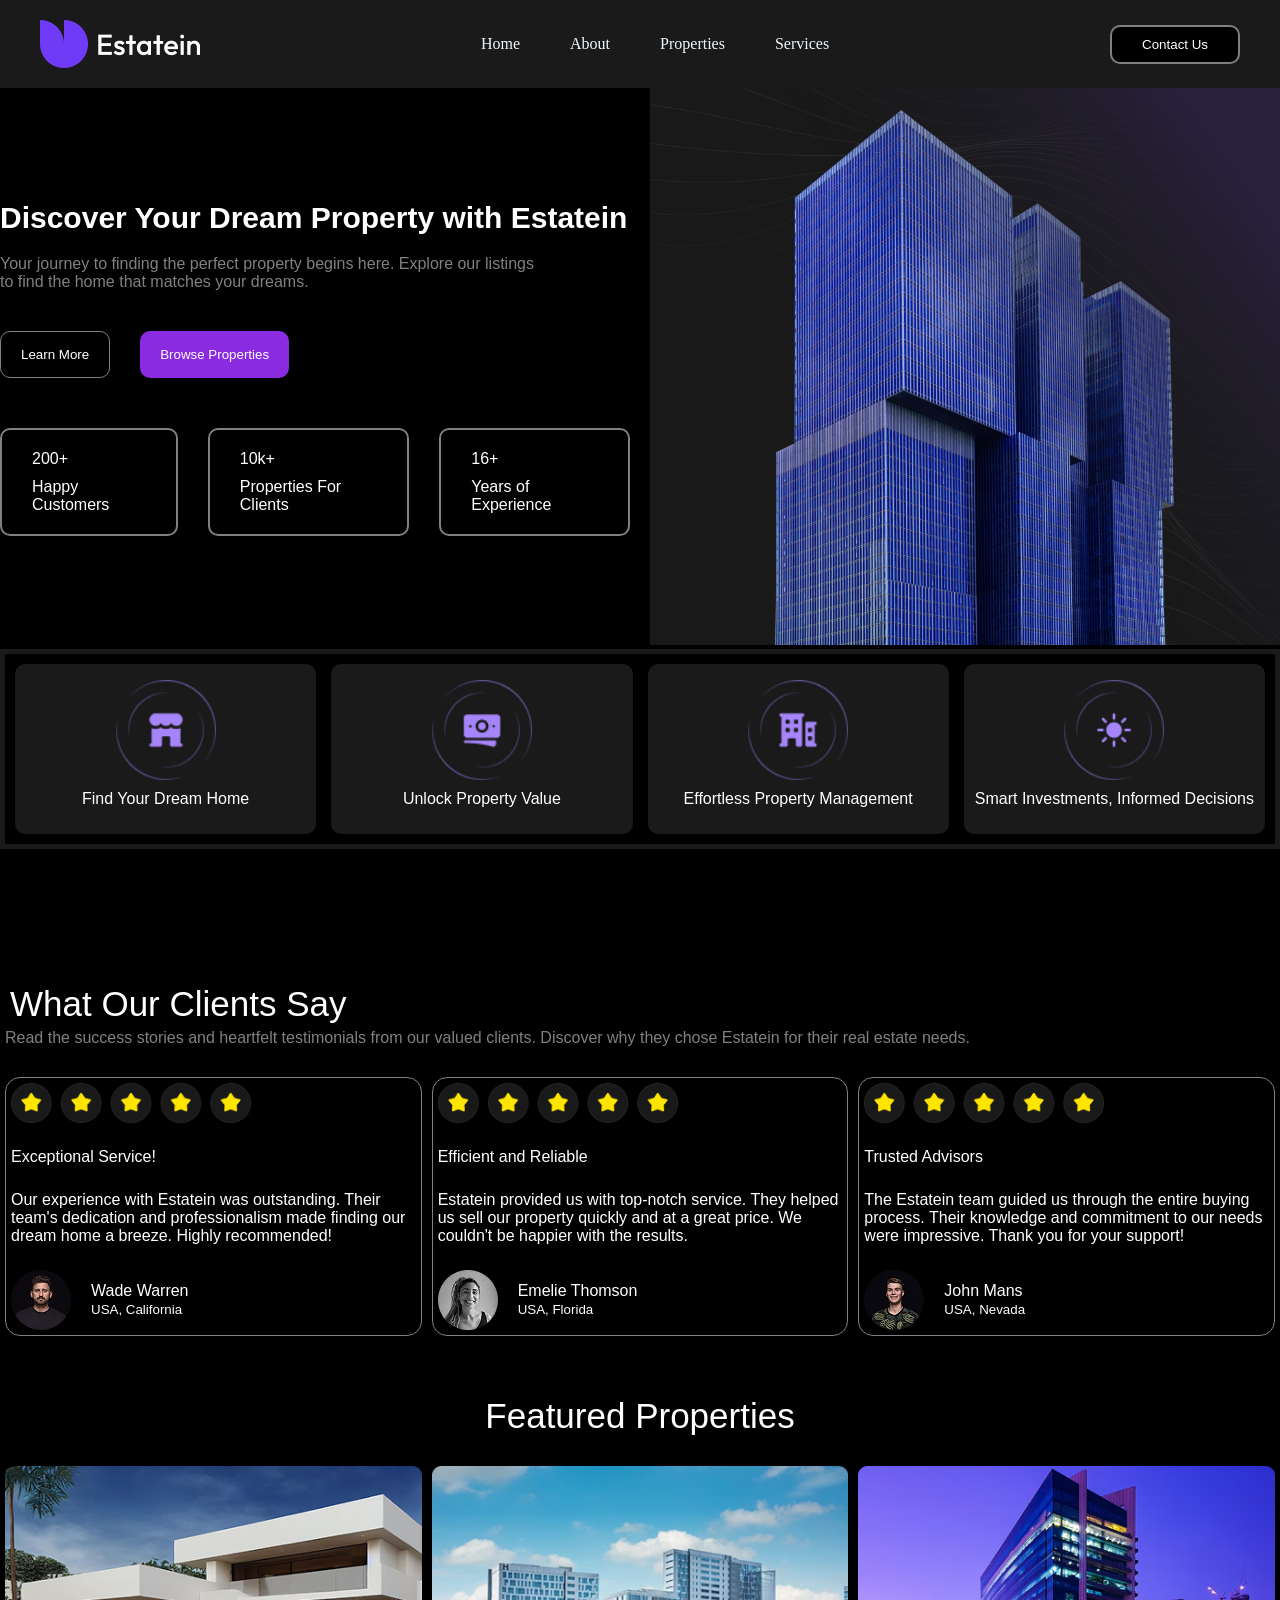
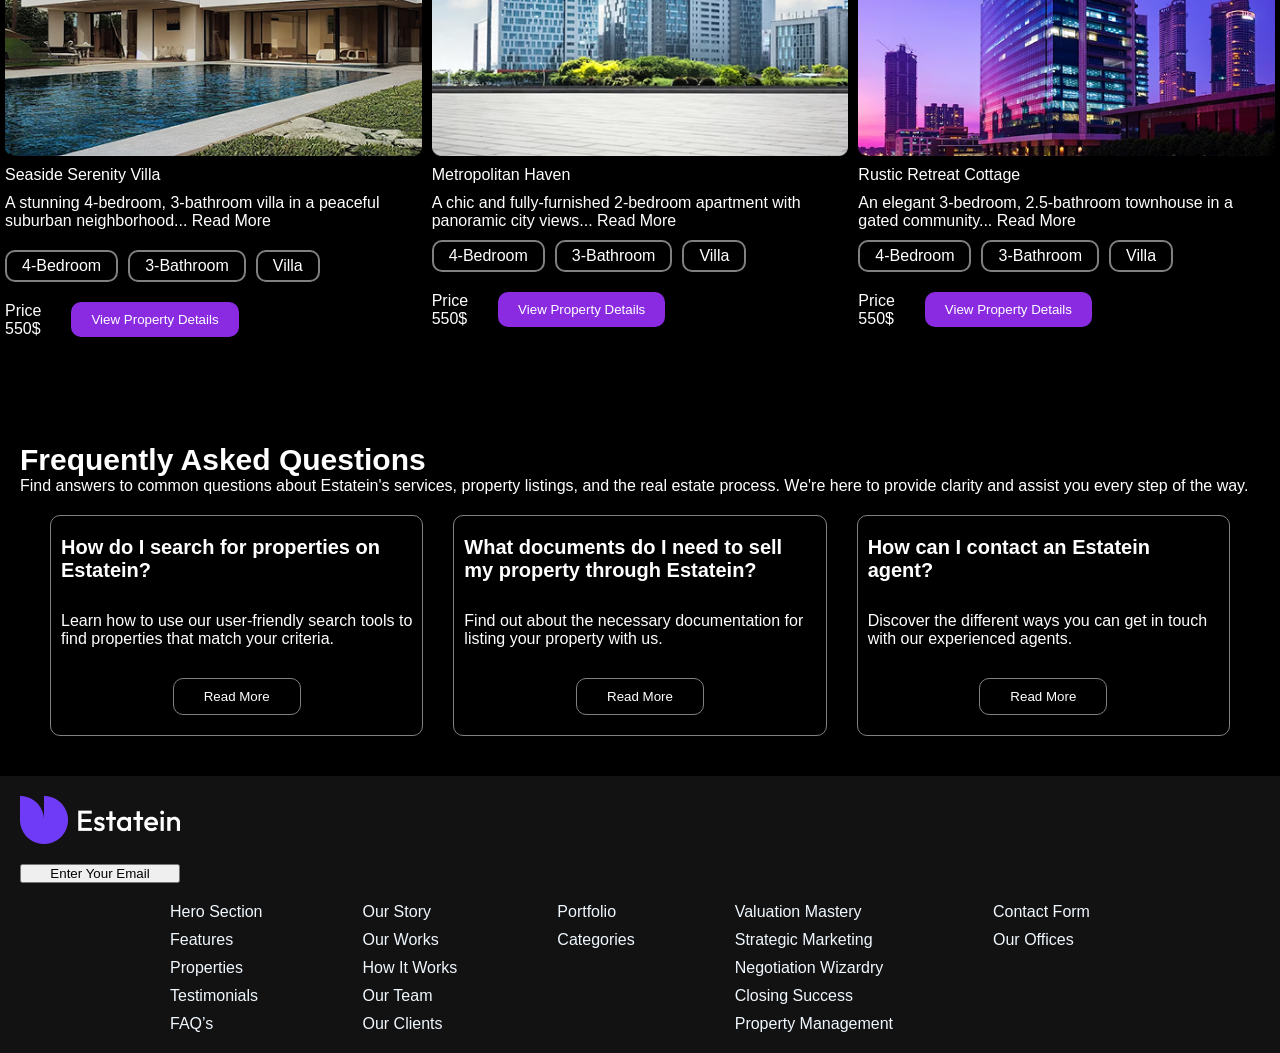
==== index.html @ b796e4f4 "imtihon figma" ====
<!DOCTYPE html>
<html lang="en">
<head>
    
    <meta charset="UTF-8">
    <meta name="viewport" content="width=device-width, initial-scale=1.0">
    <title>Document</title>
    <link rel="stylesheet" href="/style.css">
</head>
<body>
    <header>
        <img src="/assest/Logo (8).png" alt="img">
        <ul>
            <li>Home</li>
            <li>About</li>
            <li>Properties</li>
            <li>Services</li>
        </ul>
        <button class="btncontact">Contact Us</button>
    </header>
    <div class="container">
        <div class="discover">
            <div class="rightdiscover">
                <h2>Discover Your Dream Property with Estatein</h2>
                <p class="discp">Your journey to finding the perfect property begins here. Explore our listings <br>to find the home that matches your dreams.</p>
                <div class="btnsdiscover">
                    <button class="btndiscover1">Learn More</button>
                    <button class="btndiscover2">Browse Properties</button>
                </div>
                <div class="discoverboxlar">
                    <div class="discoverbox">
                        <p class="boxnum">200+</p>
                        <p class="disboxtext">Happy Customers</p>
                    </div>
                    <div class="discoverbox">
                        <p class="boxnum">10k+</p>
                        <p class="disboxtext">Properties For Clients</p>
                    </div>
                    <div class="discoverbox">
                        <p class="boxnum">16+</p>
                        <p class="disboxtext">Years of Experience</p>
                    </div>
                </div>
            </div>
            <div class="leftdiscover">
                <img src="/assest/1img.png" alt="img" class="leftdiscover">
            </div>
        </div>
        <div class="iconboxlar">
            <div class="iconbox">
                <img src="/assest/icon1.png" alt="img" class="icon">
                <p>Find Your Dream Home</p>
            </div>
            <div class="iconbox">
                <img src="/assest/icon2.png" alt="img" class="icon">
                <p>Unlock Property Value</p>
            </div>
            <div class="iconbox">
                <img src="/assest/icon3.png" alt="img" class="icon">
                <p>Effortless Property Management</p>
            </div>
            <div class="iconbox">
                <img src="/assest/icon4.png" alt="img" class="icon">
                <p>Smart Investments, Informed Decisions</p>
            </div>
        </div>

        <div class="ourclients">
            <div class="ourclientssay">
                <p class="clientsay">What Our Clients Say</p>
                <p class="clientstext">Read the success stories and heartfelt testimonials from our valued clients. Discover why they chose Estatein for their real estate needs.</p>
            </div>
            <div class="stars">
                <div class="vote">
                    <img src="/assest/stars.png" alt="img" class="yulduz">
                    <p>Exceptional Service!</p>
                    <p>Our experience with Estatein was outstanding. Their team's dedication and professionalism made finding our dream home a breeze. Highly recommended!</p>
                    <div class="human">
                        <img src="/assest/human2.png" alt="img">
                        <p>Wade Warren <br><small>USA, California</small></p>
                    </div>
                </div>
                <div class="vote">
                    <img src="/assest/stars.png" alt="img" class="yulduz">
                    <p>Efficient and Reliable</p>
                    <p>Estatein provided us with top-notch service. They helped us sell our property quickly and at a great price. We couldn't be happier with the results.</p>
                    <div class="human">
                        <img src="/assest/human1.png" alt="img">
                        <p>Emelie Thomson <br><small>USA, Florida</small></p>
                    </div>
                </div>
                <div class="vote">
                    <img src="/assest/stars.png" alt="img" class="yulduz">
                    <p>Trusted Advisors</p>
                    <p>The Estatein team guided us through the entire buying process. Their knowledge and commitment to our needs were impressive. Thank you for your   support!</p>
                    <div class="human">
                        <img src="/assest/human.png" alt="img">
                        <p>John Mans <br><small>USA, Nevada</small></p>
                    </div>
                </div>
            </div>
        </div>
        <div class="house">
            <div class="housetop"><p>Featured Properties</p></div>
            <div class="housebuttom">
                <div class="houseboxlar">
                    <div class="housebox">
                        <img src="/assest/house1.png" alt="img" class="houseimg">
                        <p>Seaside Serenity Villa</p>
                        <p>A stunning 4-bedroom, 3-bathroom villa in a peaceful suburban neighborhood... Read More</p>
                        <p></p>
                        <div class="x3box">
                            <p class="bed">4-Bedroom</p>
                            <p class="bed">3-Bathroom</p>
                            <p class="bed">Villa</p>
                        </div>
                        <div class="price">
                            <div class="priceleft">
                                <p>Price</p>
                                <p>550$</p>
                            </div>
                            <div class="priceright">
                                <button class="pricebtn">View Property Details</button>
                            </div>
                        </div>
                    </div>
                    <div class="housebox">
                        <img src="/assest/house2.png" alt="img" class="houseimg">
                        <p>Metropolitan Haven</p>
                        <p>A chic and fully-furnished 2-bedroom apartment with panoramic city views... Read More</p>
                        <div class="x3box">
                            <p class="bed">4-Bedroom</p>
                            <p class="bed">3-Bathroom</p>
                            <p class="bed">Villa</p>
                        </div>
                        <div class="price">
                            <div class="priceleft">
                                <p>Price</p>
                                <p>550$</p>
                            </div>
                            <div class="priceright">
                                <button class="pricebtn">View Property Details</button>
                            </div>
                        </div>
                    </div>
                    <div class="housebox">
                        <img src="/assest/house3.png" alt="img" class="houseimg">
                        <p>Rustic Retreat Cottage</p>
                        <p>An elegant 3-bedroom, 2.5-bathroom townhouse in a gated community... Read More</p>
                        <div class="x3box">
                            <p class="bed">4-Bedroom</p>
                            <p class="bed">3-Bathroom</p>
                            <p class="bed">Villa</p>
                        </div>
                        <div class="price">
                            <div class="priceleft">
                                <p>Price</p>
                                <p>550$</p>
                            </div>
                            <div class="priceright">
                                <button class="pricebtn">View Property Details</button>
                            </div>
                        </div>
                    </div>
                </div>
            </div>
        </div>
        <div class="questions">
            <div class="questiontop">
                <p class="questiontopmain">Frequently Asked Questions</p>
                <p>Find answers to common questions about Estatein's services, property listings, and the real estate process. We're here to provide clarity and assist you every step of the way.</p>
            </div>
            <div class="questionbutom">
                <div class="questionboxlar">
                    <div class="questionbox">
                        <p class="questionmain">How do I search for properties on Estatein?</p>
                        <p>Learn how to use our user-friendly search tools to find properties that match your criteria.</p>
                        <button class="questionbtn">Read More</button>
                    </div>
                    <div class="questionbox">
                        <p  class="questionmain">What documents do I need to sell my property through Estatein?</p>
                        <p>Find out about the necessary documentation for listing your property with us.</p>
                        <button class="questionbtn">Read More</button>
                    </div>
                    <div class="questionbox">
                        <p  class="questionmain">How can I contact an Estatein agent?</p>
                        <p>Discover the different ways you can get in touch with our experienced agents.</p>
                        <button class="questionbtn">Read More</button>
                    </div>
                </div>
            </div>
        </div>
        <div class="lasthome">
            <div class="lasthomeleft">
                <img src="/assest/Logo (8).png" alt="img">
                <button>Enter Your Email</button>
            </div>
            <div class="lasthomeright">
                <ul>
                    <li>Hero Section</li>
                    <li>Features</li>
                    <li>Properties</li>
                    <li>Testimonials</li>
                    <li>FAQ’s</li>
                </ul>
                <ul>
                    <li>Our Story</li>
                    <li>Our Works</li>
                    <li>How It Works</li>
                    <li>Our Team</li>
                    <li>Our Clients</li>
                </ul>
                <ul>
                    <li>Portfolio</li>
                    <li>Categories</li>
                </ul>
                <ul>
                    <li>Valuation Mastery</li>
                    <li>Strategic Marketing</li>
                    <li>Negotiation Wizardry</li>
                    <li>Closing Success</li>
                    <li>Property Management</li>
                </ul>
                <ul>
                    <li>Contact Form</li>
                    <li>Our Offices</li>
                </ul>
            </div>
        </div>
    </div>
</body>
</html>
---- style.css ----
*{
    padding: 0;
    margin: 0;
    box-sizing: border-box;
}

header{
    background-color: #1A1A1A;
    display: flex;
    align-items: center;
    justify-content: space-between;
    padding: 20px 40px;
}

.container{
    background-color: black;
    font-family: sans-serif;
}

ul{
    display: flex;
    color: aliceblue;
    gap: 50px;
    list-style: none;
}

.btncontact{
    border: 2px solid gray;
    background-color: black;
    color: white;
    padding: 10px 30px;
    border-radius: 10px;
}

.discover{
    display: flex;
    gap: 20px;
    
}

.leftdiscover{
    width: 700px;
    height: auto;
}

.rightdiscover{
    width: 600px;
    display: flex;
    flex-direction: column;
    gap: 20px;
    justify-content: center;
    /* background-color: aqua; */
}

@media (max-width:1520px) {
    .rightdiscover{
        width: 100%;
        height: auto;
    }


    .leftdiscover{
        width: 100%;
        height: auto;
    }

    .discover{
        width: 100%;
        height: auto;
        display: flex;
        /* flex-direction: column; */
        justify-content: center;
    }
    
}

@media (max-width:775px) {
    .rightdiscover{
        width: 100%;
        height: auto;
    }


    .leftdiscover{
        width: 100%;
        height: 500px;
    }

    .discover{
        width: 100%;
        height: auto;
        display: flex;
        /* flex-direction: column; */
        padding-left: 10px;
    }
    
    header{
        display: flex;
        flex-direction: column 
    }
}
/* p */

@media (max-width:900px) {
    .discover{
        width: 100%;
        height: auto;
        display: flex;
        flex-direction: column;
        padding-left: 10px;
    }

}
@media (max-width:1000px) {
    .rightdiscover{
        width: 100%;
        height: auto;
    }

    .leftdiscover{
        width: 100%;
        height: auto;
    }

    .discover{
        width: 100%;
        height: auto;
        display: flex;
        flex-direction: column;
        padding: 10px;

    }
    
    header{
        width: 100%;
        height: auto;
        display: flex;
        gap: 50px;
    }
    
    header{
        width: 100%;
        height: auto;
        display: flex;
        gap: 20px;
    }

}

@media (max-width:550px) {
    .discoverboxlar{
        display: flex;
        flex-direction: column;
    }
    
    header{
        width: 100%;
        height: auto;
        display: flex;
        gap: 50px;
    }
}

@media (max-width:410px) {
    ul{
        display: flex;
        flex-direction: column;
    }
}



.btnsdiscover{
    display: flex;
    gap: 30px;
}

.btndiscover1{
    background-color: black;
    border: 1px solid grey;
    color: white;
    padding: 15px 20px;
    border-radius: 10px;
}

.btndiscover2{
    background-color: blueviolet;
    border: none;
    color: white;
    padding: 15px 20px;
    border-radius: 10px;
}

h2{
    color: white;
    font-size: 30px;
}

.discp{
    color: gray;
    padding-bottom: 20px;
}

.discoverboxlar{
    padding-top: 30px;
    display: flex;
    /* background-color: aqua; */
    gap: 30px;
}
.discoverbox{
    border: 2px solid gray;
    padding: 20px 30px;
    display: flex;
    flex-direction: column;
    gap: 10px;
    border-radius: 10px;
    color: white;
}

/* iconboxlar */

.iconboxlar{
    padding: 10px;
    display: grid;
    grid-template-columns: 1fr 1fr 1fr 1fr;
    grid-template-rows: 170px;
    gap: 15px;
    border: 5px solid #1A1A1A;
}

@media (max-width:1000px) {
    .iconboxlar{
        display: grid;
        grid-template-columns: 1fr 1fr;
        grid-template-rows: repeat(2,170px);

    }
}

@media (max-width:550px) {
    .iconboxlar{
        display: grid;
        grid-template-columns: 1fr;
        grid-template-rows: repeat(4,170px);

    }
}

.iconbox{
    display: flex;
    flex-direction: column;
    align-items: center;
    justify-content: center;
    gap: 10px;
    border-radius: 10px;
    padding-bottom: 10px;
    background-color: #1A1A1A;
    color: white;
    text-align: center;
}

.icon{
    width: 100px;
    height: 100px;
}

.clientsay{
    color: white;
    font-size: 35px;
    padding: 5px;
    padding-top: 80px;
}
.clientstext{
    color: gray;
}

.ourclients{
    padding: 5px;
}

.ourclientssay{
    padding-top: 50px;
    padding-bottom: 30px;
}

.stars{
    display: grid;
    color: white;
    grid-template-columns: 1fr 1fr 1fr;
    gap: 10px;
}

@media (max-width:1200px) {
    .stars{
      display: grid;
      color: white;
      grid-template-columns: 1fr;
      gap: 10px;
    }
}

.vote{
    border: 1px solid grey;
    border-radius: 15px;
    padding: 5px;
    display: flex;
    flex-direction: column;
    gap: 25px;
}

.human{
    display: flex;
    align-items: center;
    gap: 20px;
}
.yulduz{
    height: 40px;   
    width: 240px;
}

.house{
    padding: 5px;
}

.housetop{
    color: white;
    font-size: 35px;
    display: flex;
    justify-content: center;
    padding-top: 50px;
    padding-bottom: 30px;
}


.houseboxlar{
    display: grid;
    grid-template-columns: 1fr 1fr 1fr;
    gap: 10px;
}

.housebox{
    display: flex;
    flex-direction: column;
    gap: 10px;
    color: white;
}

.x3box{
    display: flex;
    gap: 10px;
}

.bed{
    border: 2px solid grey;
    padding: 5px 15px;
    border-radius: 10px;
}

.price{
    padding-top: 10px;
    display: flex;
    gap: 30px;
}
.pricebtn{
    background-color: blueviolet;
    border-radius: 10px;
    padding: 10px 20px;
    border: none;
    color: white;
}

@media (max-width:1400px) {
    .house{
        width: 100%;
        height: auto;
    }
    .housebox{
        width: 100%;
        height: auto;
    }
    .houseimg{
        width: 100%;
        height: 290px;
    }
}

@media (max-width:1220px) {
    .house{
        width: 100%;
        height: auto;
        display: flex;
        flex-direction: column;
    }
    .houseboxlar{
        display: grid;
        grid-template-columns: repeat(2,1fr);
    }
    
}

@media (max-width:860px) {
    .houseboxlar{
        display: grid;
        grid-template-columns: repeat(1,1fr);
    }
    .housebox{
        display: flex;
        justify-content: center;
        align-items: center;
        width: 100%;
    }
    
}

.questiontop{
color: white;
padding: 20px;
}

.questiontopmain{
    font-weight: bold;  
    font-size: 30px;
    padding-top: 80px;
}
.questionbutom{
    color: white;  
    padding-bottom: 40px;
}

.questionboxlar{
    display: grid;
    grid-template-columns: repeat(3,1fr);  
    gap: 30px;
    padding-top: 20px;
    padding: 0 50px;
}

@media (max-width:730px) {
    .questionboxlar{
    display: grid;
    grid-template-columns: repeat(2,1fr);  
}
}

@media (max-width:530px) {
    .questionboxlar{
    display: grid;
    grid-template-columns: repeat(1,1fr);  
}
}

.questionbox{
    border: 1px solid grey;
    padding: 20px 10px;
    border-radius: 10px;
    display: flex;
    flex-direction: column;
    gap: 30px;
    justify-content: center;
    align-items: center;
}

.questionbtn{
    padding: 10px 30px;
    border-radius: 10px;
    border: 1px solid grey;
    background-color: black;
    color: white;
}

.questionmain{
    font-weight: bold;
    font-size: 20px;
}


.lasthome{
    display: flex;
    gap: 20px;
    background-color: #131212;
    padding: 20px;
    flex-wrap: wrap;
}

.lasthomeleft{
    display: flex;
    flex-direction: column;
    gap: 20px;
}

.lasthomeright{
    display: flex;
    gap: 100px;
    padding-left: 150px;
    flex-wrap: wrap;
}

.lasthome ul{
    display: flex;
    flex-direction: column;
    gap: 10px;
}
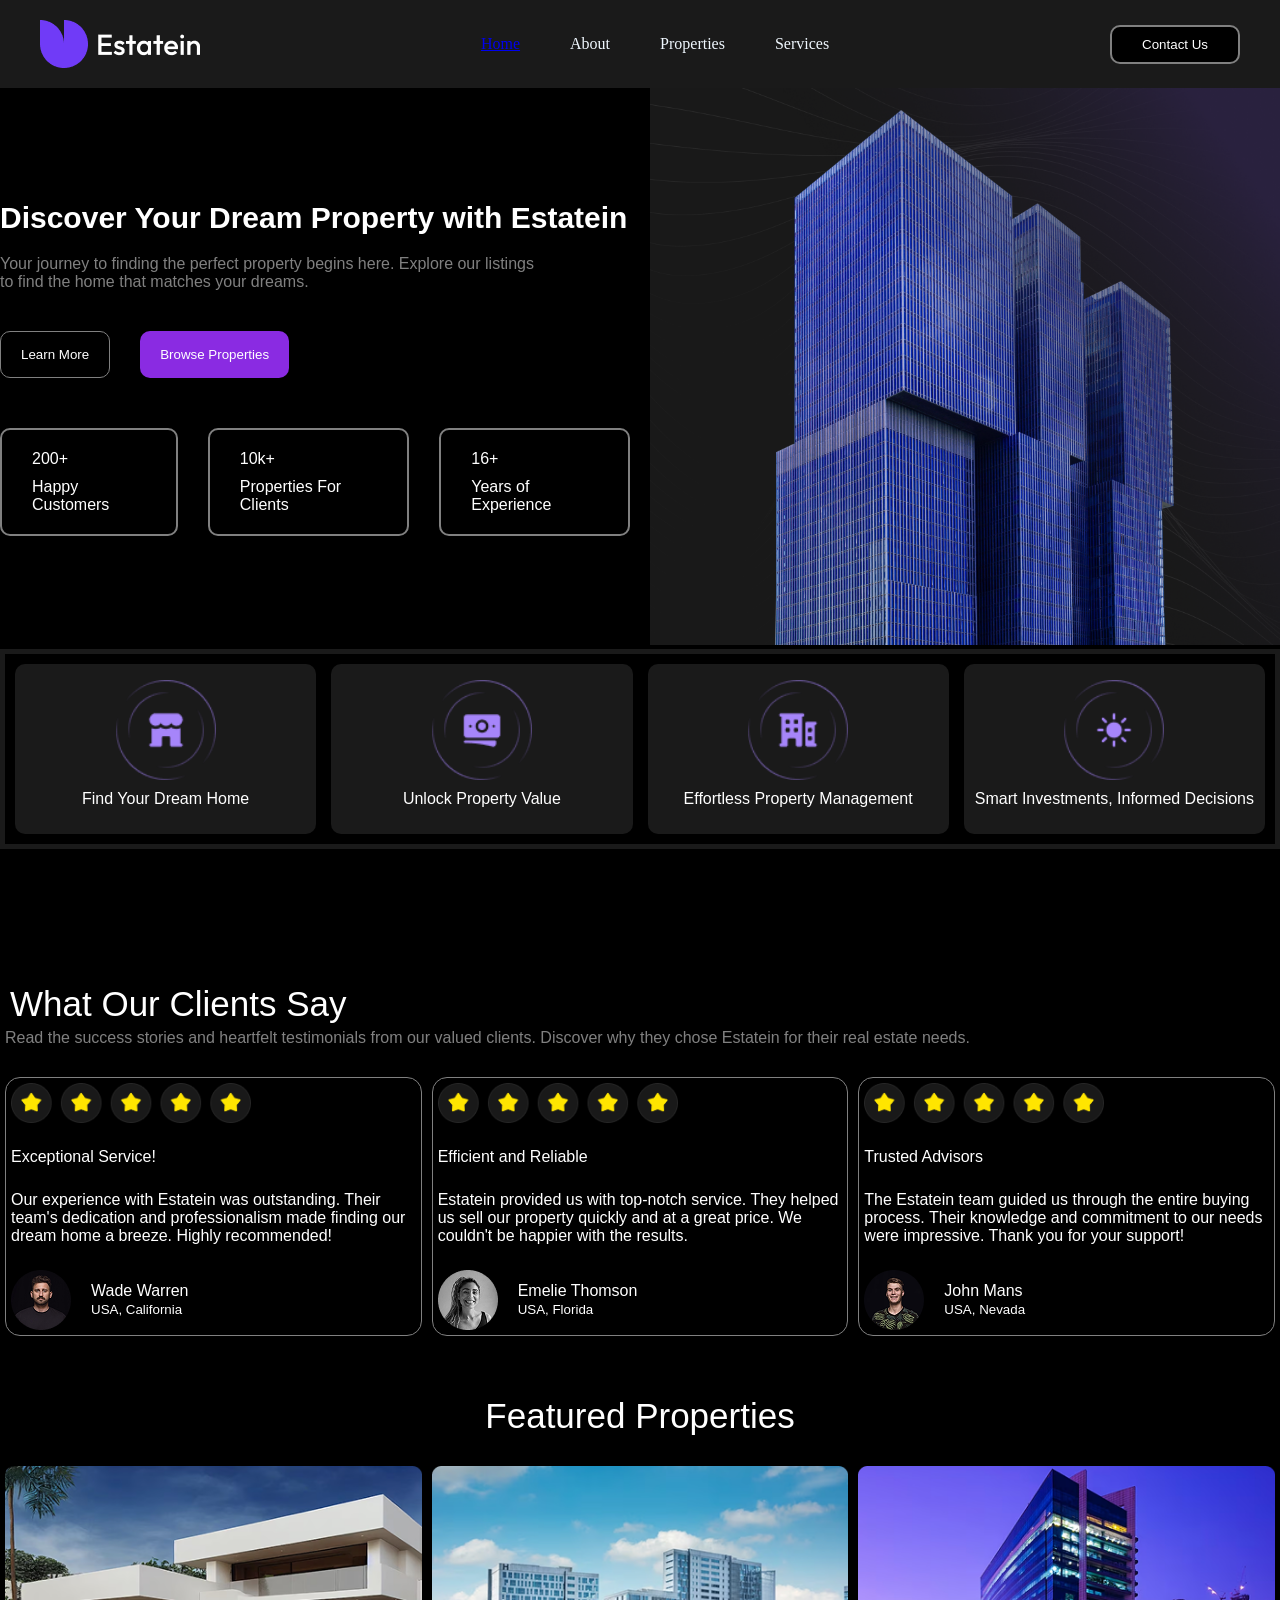
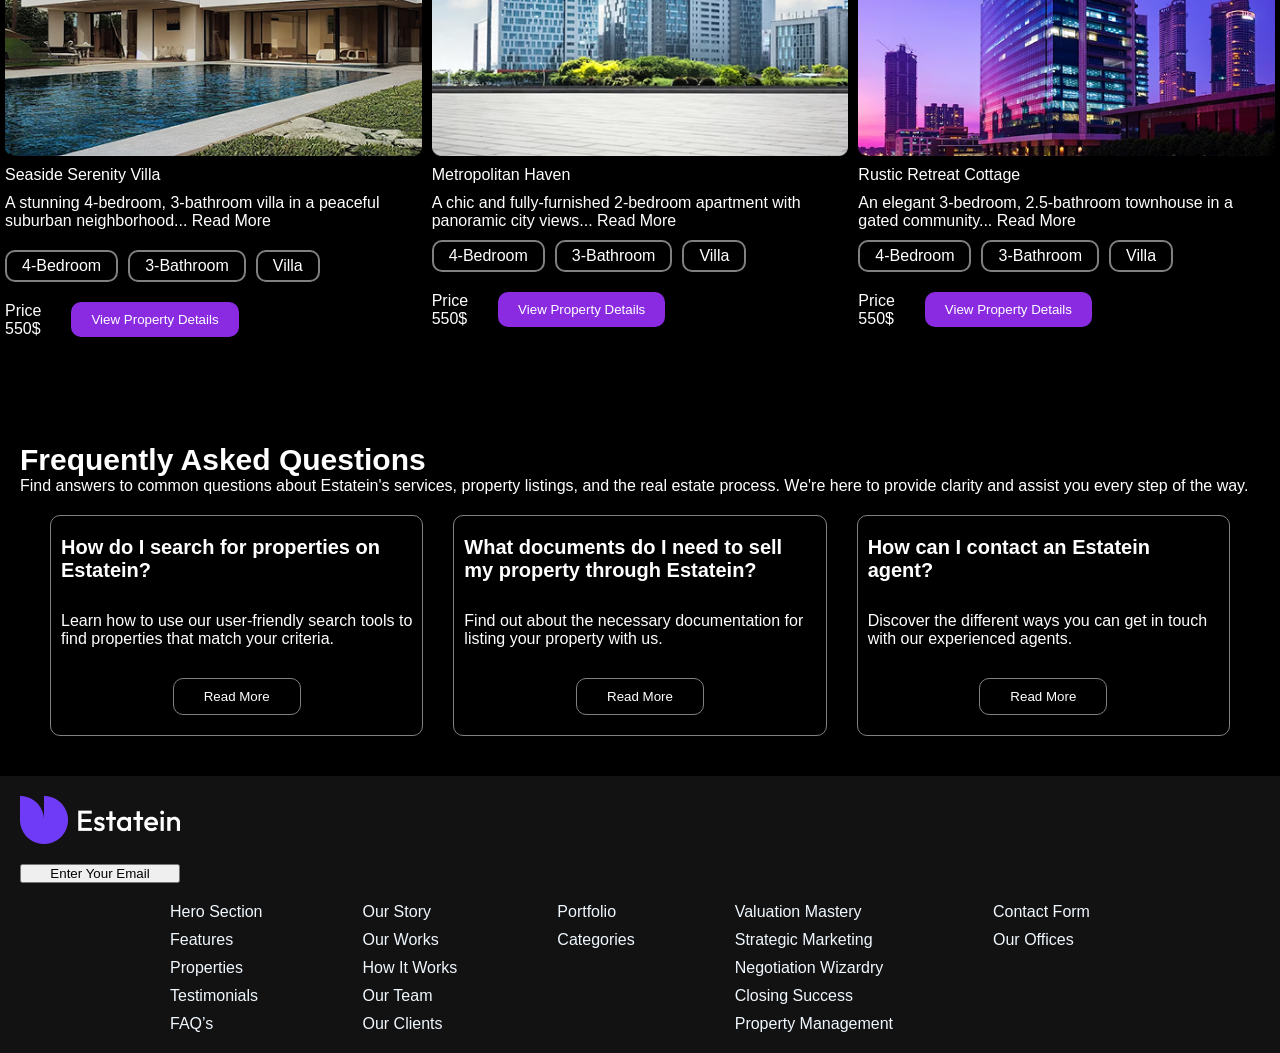
==== commit c711513a: "aboutpart" ====
--- a/index.html
+++ b/index.html
@@ -11,7 +11,7 @@
     <header>
         <img src="/assest/Logo (8).png" alt="img">
         <ul>
-            <li>Home</li>
+            <li><a href="/about.html">Home</a></li>
             <li>About</li>
             <li>Properties</li>
             <li>Services</li>
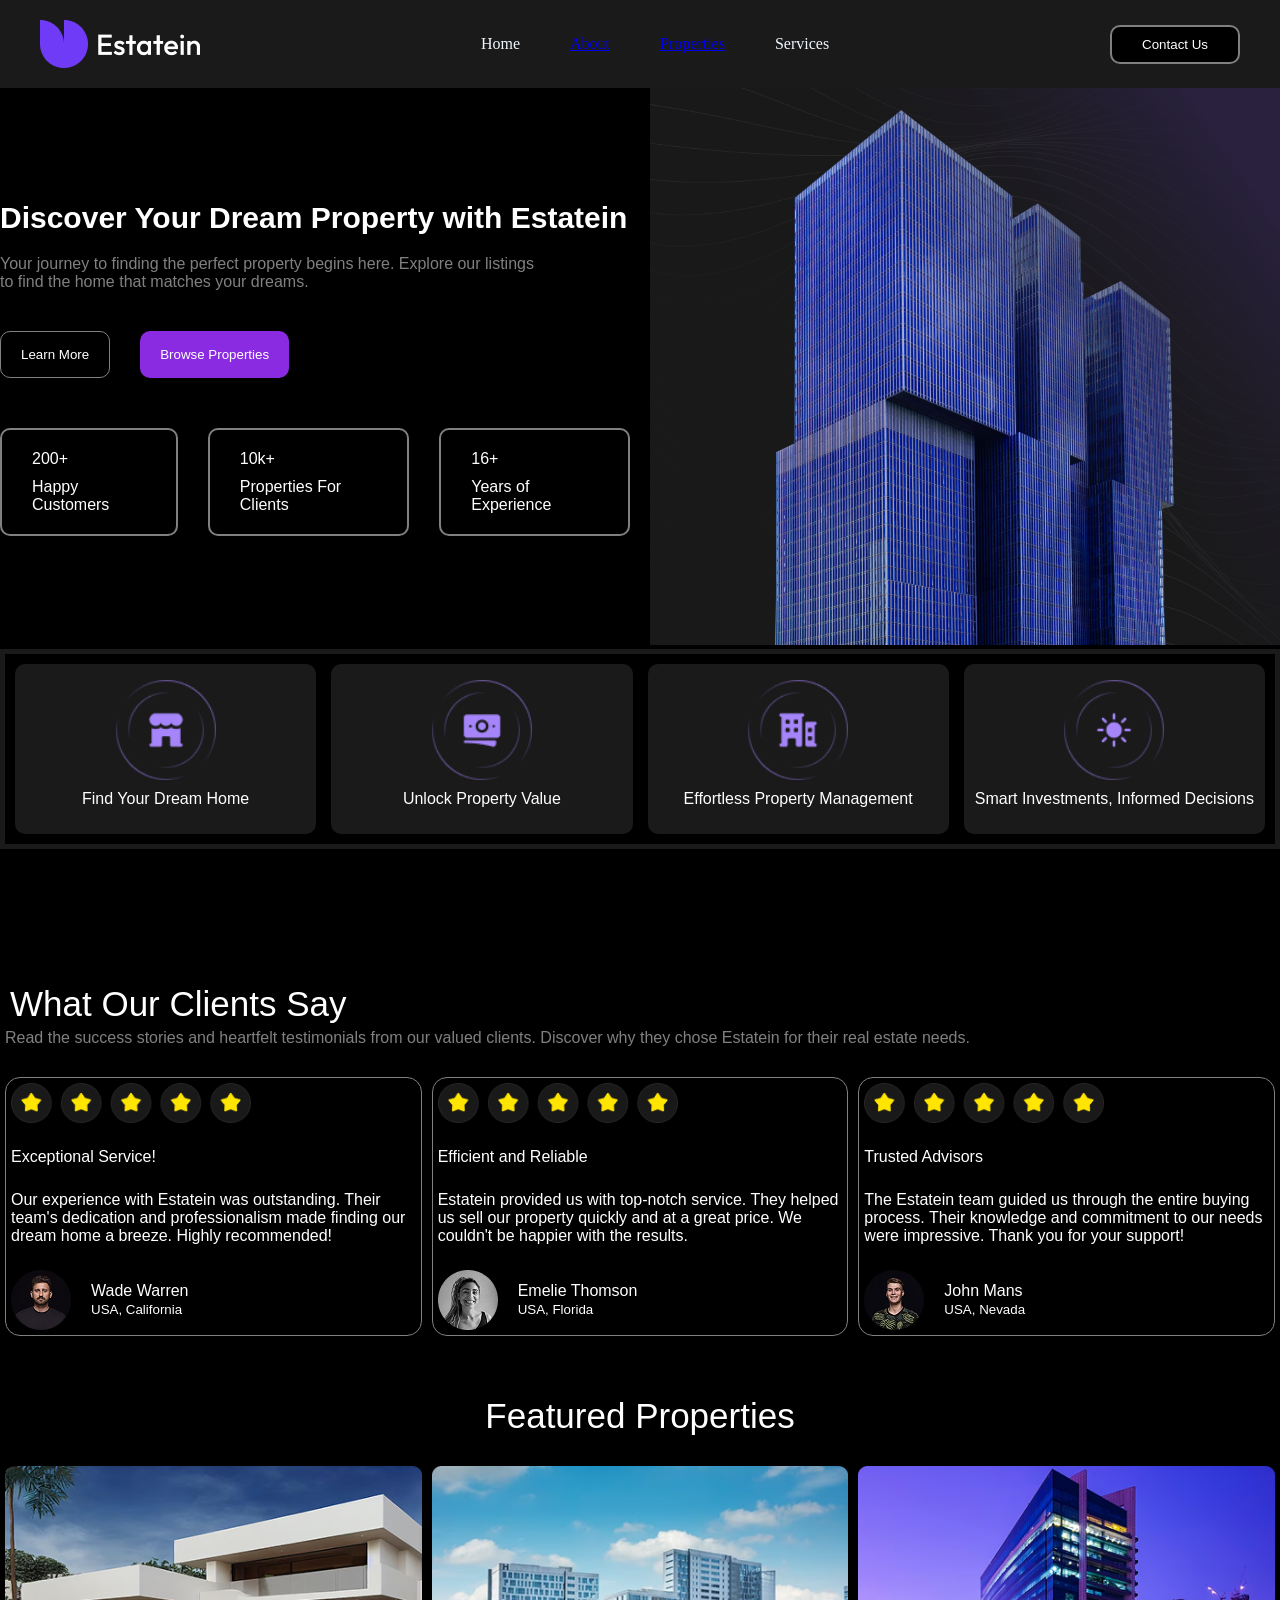
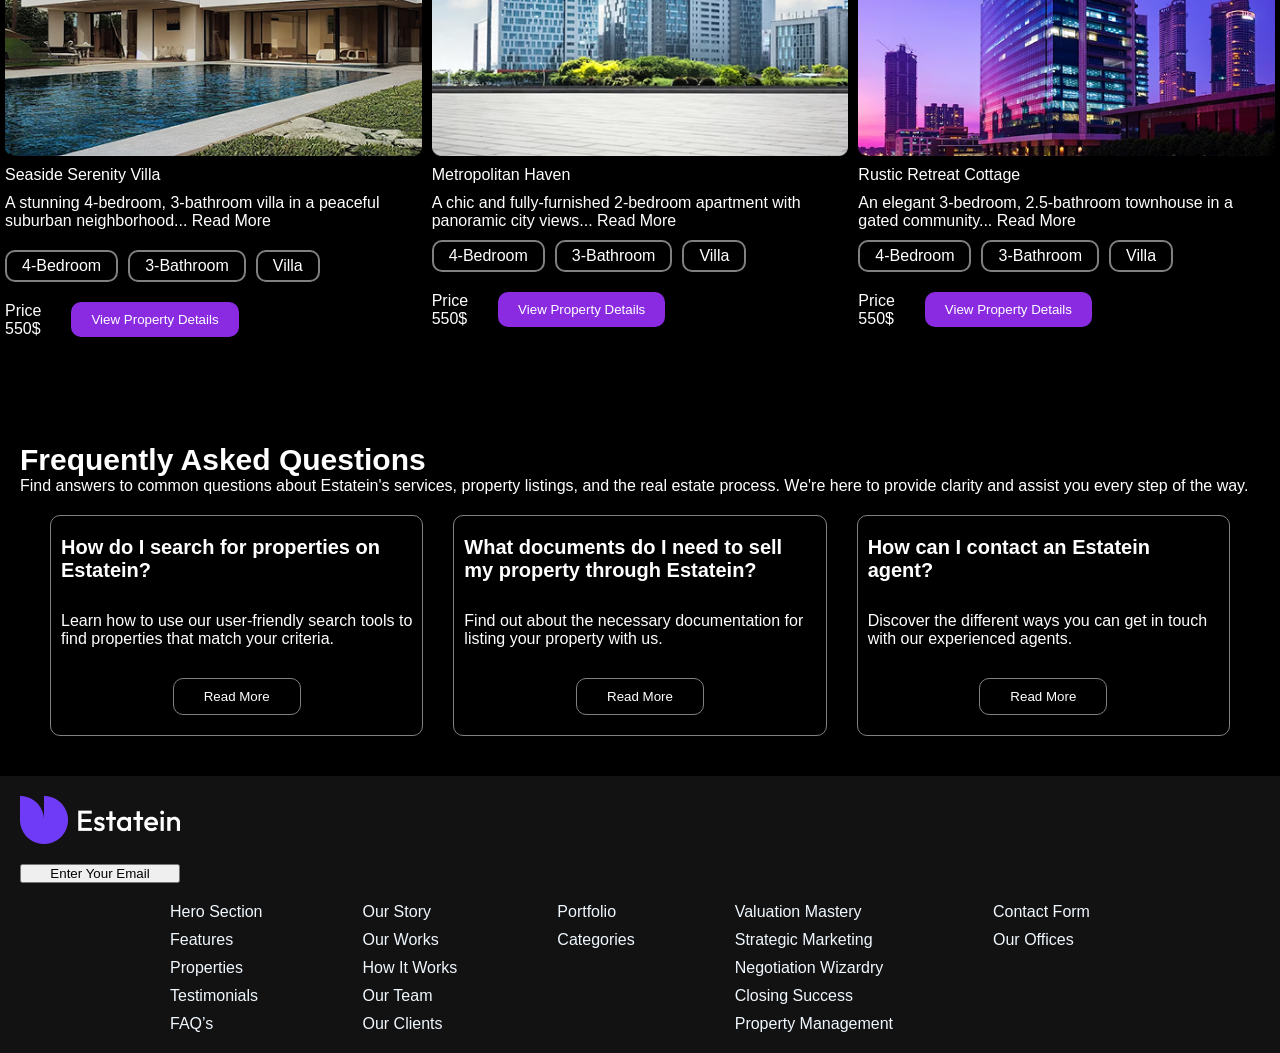
==== commit 5e429def: "property" ====
--- a/index.html
+++ b/index.html
@@ -11,9 +11,9 @@
     <header>
         <img src="/assest/Logo (8).png" alt="img">
         <ul>
-            <li><a href="/about.html">Home</a></li>
-            <li>About</li>
-            <li>Properties</li>
+            <li>Home</li>
+            <li><a href="/about.html">About</a></li>
+            <li><a href="/property.html">Properties</a></li>
             <li>Services</li>
         </ul>
         <button class="btncontact">Contact Us</button>
